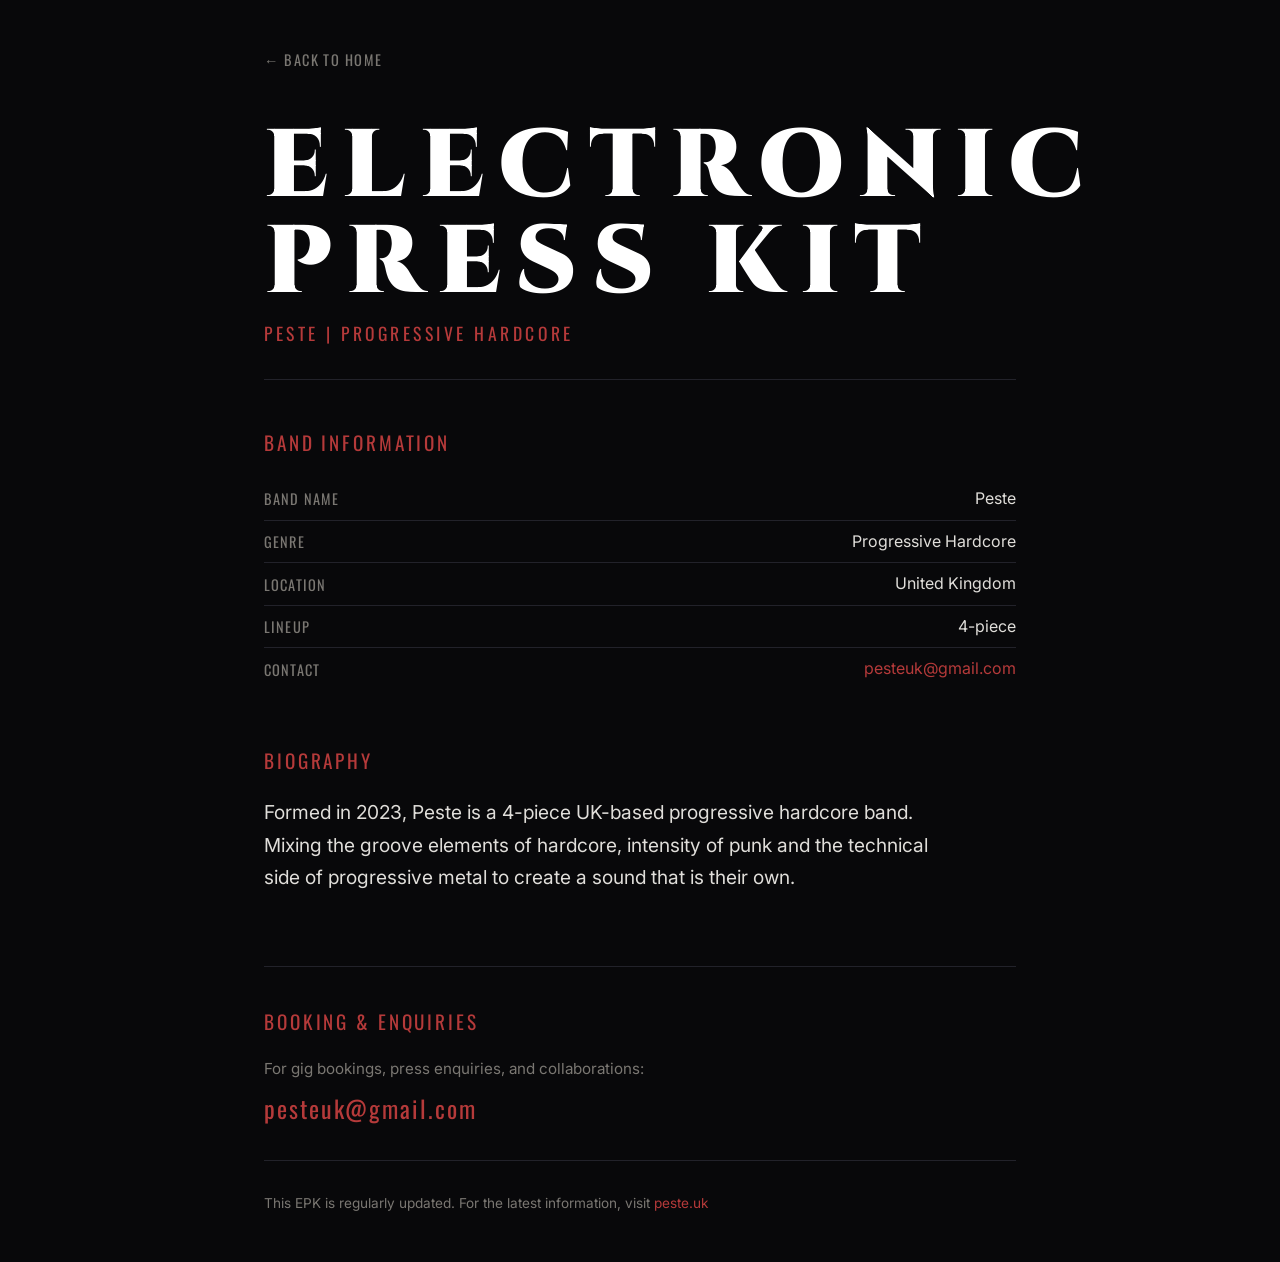
==== epk/index.html @ c09f25b6 "Add rough EPK" ====
<!DOCTYPE html>
<html lang="en">
<head>
  <meta charset="UTF-8">
  <meta name="viewport" content="width=device-width, initial-scale=1.0">
  <title>Electronic Press Kit | PESTE</title>
  <meta name="description" content="Electronic Press Kit for Peste - UK progressive hardcore band. Press photos, bio, technical requirements & booking information.">
  <link rel="stylesheet" href="../style.css">
  <style>
    /* EPK-specific styles */
    .nav-link {
      display: inline-block;
      font-family: var(--font-punk);
      font-size: 0.9rem;
      letter-spacing: 0.1em;
      color: var(--grey-muted);
      text-decoration: none;
      margin-bottom: 1rem;
      transition: color 0.2s ease;
    }
    .nav-link:hover {
      color: var(--red-bright);
    }
    .nav-link::before {
      content: "← ";
    }
    
    .download-grid {
      display: grid;
      grid-template-columns: repeat(auto-fit, minmax(250px, 1fr));
      gap: 1rem;
      margin-top: 1rem;
    }
    
    .download-card {
      background: var(--bg-card);
      border: 1px solid var(--grey-border);
      border-radius: 4px;
      padding: 1.5rem;
      transition: border-color 0.2s ease, transform 0.2s ease;
    }
    
    .download-card:hover {
      border-color: var(--red-primary);
      transform: translateY(-2px);
    }
    
    .download-title {
      font-family: var(--font-punk);
      font-size: 1rem;
      letter-spacing: 0.08em;
      color: var(--red-bright);
      margin-bottom: 0.5rem;
    }
    
    .download-desc {
      color: var(--grey-muted);
      font-size: 0.9rem;
      margin-bottom: 1rem;
    }
    
    .download-btn {
      display: inline-block;
      background: var(--red-primary);
      color: #fff;
      text-decoration: none;
      padding: 0.5rem 1rem;
      font-family: var(--font-punk);
      font-size: 0.85rem;
      letter-spacing: 0.1em;
      border-radius: 2px;
      transition: background 0.2s ease;
    }
    
    .download-btn:hover {
      background: var(--red-bright);
    }
    
    .download-btn.disabled {
      background: var(--grey-border);
      color: var(--grey-muted);
      cursor: not-allowed;
    }
    
    .info-list {
      list-style: none;
      padding: 0;
    }
    
    .info-list li {
      padding: 0.5rem 0;
      border-bottom: 1px solid var(--grey-border);
      display: flex;
      justify-content: space-between;
      align-items: center;
    }
    
    .info-list li:last-child {
      border-bottom: none;
    }
    
    .info-label {
      font-family: var(--font-punk);
      color: var(--grey-muted);
      font-size: 0.9rem;
      letter-spacing: 0.08em;
    }
    
    .info-value {
      color: var(--grey-light);
      text-align: right;
    }
    
    .tech-section {
      background: var(--bg-card);
      border: 1px solid var(--grey-border);
      border-radius: 4px;
      padding: 1.5rem;
      margin-top: 1rem;
    }
    
    .tech-heading {
      font-family: var(--font-punk);
      font-size: 1.1rem;
      letter-spacing: 0.08em;
      color: var(--red-bright);
      margin-bottom: 1rem;
    }
    
    .tech-content {
      color: var(--grey-light);
      line-height: 1.7;
    }
    
    .tech-content ul {
      margin-left: 1.5rem;
      margin-top: 0.5rem;
    }
    
    .tech-content li {
      margin-bottom: 0.5rem;
    }
    
    .placeholder-notice {
      background: rgba(148, 44, 44, 0.1);
      border: 1px dashed var(--red-primary);
      border-radius: 4px;
      padding: 1rem;
      color: var(--grey-muted);
      font-style: italic;
      margin-top: 1rem;
    }
    
    .quote-box {
      border-left: 3px solid var(--red-primary);
      padding-left: 1.5rem;
      margin: 1.5rem 0;
      font-style: italic;
      color: var(--grey-light);
    }
    
    .quote-source {
      font-style: normal;
      color: var(--grey-muted);
      font-size: 0.9rem;
      margin-top: 0.5rem;
    }
  </style>
</head>
<body>

  <div class="container">
    
    <a href="../index.html" class="nav-link">BACK TO HOME</a>
    
    <!-- HEADER -->
    <header class="header">
      <h1 class="brand-title">ELECTRONIC PRESS KIT</h1>
      <div class="brand-subtitle">PESTE | Progressive Hardcore</div>
    </header>

    <!-- MAIN CONTENT -->
    <main class="main-content">
      
      <!-- BAND INFO -->
      <section>
        <div class="section-heading">BAND INFORMATION</div>
        <ul class="info-list">
          <li>
            <span class="info-label">BAND NAME</span>
            <span class="info-value">Peste</span>
          </li>
          <li>
            <span class="info-label">GENRE</span>
            <span class="info-value">Progressive Hardcore</span>
          </li>
          <li>
            <span class="info-label">LOCATION</span>
            <span class="info-value">United Kingdom</span>
          </li>
          <li>
            <span class="info-label">LINEUP</span>
            <span class="info-value">4-piece</span>
          </li>
          <li>
            <span class="info-label">CONTACT</span>
            <span class="info-value"><a href="mailto:pesteuk@gmail.com" style="color:var(--red-bright); text-decoration:none;">pesteuk@gmail.com</a></span>
          </li>
        </ul>
      </section>

      <!-- BAND BIO -->
      <section>
        <div class="section-heading">BIOGRAPHY</div>
        <div class="bio-text">
          <p style="margin-bottom: 1rem;">
            Formed in 2023, Peste is a 4-piece UK-based progressive hardcore
            band. Mixing the groove elements of hardcore, intensity of punk
            and the technical side of progressive metal to create a sound that is their own.
          </p>
        </div>
      </section>

      <!-- CONTACT & BOOKING -->
      <section class="contact-box">
        <div class="section-heading">BOOKING & ENQUIRIES</div>
        <p style="color:var(--grey-muted); font-size:0.95rem;">For gig bookings, press enquiries, and collaborations:</p>
        <a href="mailto:pesteuk@gmail.com" class="email-link">pesteuk@gmail.com</a>
        
        <div style="margin-top: 2rem; padding-top: 2rem; border-top: 1px solid var(--grey-border);">
          <p style="color:var(--grey-muted); font-size:0.85rem;">
            This EPK is regularly updated. For the latest information, visit <a href="../index.html" style="color:var(--red-bright); text-decoration:none;">peste.uk</a>
          </p>
        </div>
      </section>

    </main>

  </div>

</body>
</html>
---- style.css ----
/* ==========================================
   PESTE - UK Punk / Prog / Hardcore
   Minimal & Brutalist Dark Style
   ========================================== */

@import url('https://fonts.googleapis.com/css2?family=Cinzel:wght@700;900&family=Oswald:wght@500;700&family=Inter:wght@400;600&display=swap');

:root {
  --bg-dark: #08080a;
  --bg-card: #111116;
  --red-primary: #942c2c;
  --red-bright: #b53a3a;
  --grey-light: #e0deda;
  --grey-muted: #7a7772;
  --grey-border: #22222a;
  
  --font-heading: 'Cinzel', serif;
  --font-punk: 'Oswald', sans-serif;
  --font-body: 'Inter', sans-serif;
}

*, *::before, *::after {
  box-sizing: border-box;
  margin: 0;
  padding: 0;
}

html {
  scroll-behavior: smooth;
  color-scheme: dark;
}

body {
  background-color: var(--bg-dark);
  color: var(--grey-light);
  font-family: var(--font-body);
  line-height: 1.6;
  min-height: 100vh;
  display: flex;
  flex-direction: column;
  justify-content: space-between;
}

.container {
  max-width: 800px;
  margin: 0 auto;
  padding: 3rem 1.5rem;
  position: relative;
  z-index: 2;
}

/* Header */
.header {
  border-bottom: 1px solid var(--grey-border);
  padding: 2rem 0;
}

.brand-title {
  font-family: var(--font-heading);
  font-size: clamp(3rem, 10vw, 6rem);
  font-weight: 900;
  letter-spacing: 0.15em;
  color: #fff;
  line-height: 1;
  text-transform: uppercase;
  margin-bottom: 0.5rem;
}

.brand-subtitle {
  font-family: var(--font-punk);
  font-size: 1.1rem;
  letter-spacing: 0.2em;
  color: var(--red-bright);
  text-transform: uppercase;
}

/* Main Content */
.main-content {
  display: flex;
  flex-direction: column;
  gap: 3.5rem;
  margin-top: 3rem;
}

.bio-text {
  font-size: 1.2rem;
  color: var(--grey-light);
  line-height: 1.7;
  max-width: 680px;
}

.section-heading {
  font-family: var(--font-punk);
  font-size: 1.2rem;
  letter-spacing: 0.15em;
  color: var(--red-bright);
  text-transform: uppercase;
  margin-bottom: 1.2rem;
}

/* Members Grid */
.members-grid {
  display: grid;
  grid-template-columns: repeat(4, 1fr);
  gap: 1rem;
}

.member-card {
  background: var(--bg-card);
  border: 1px solid var(--grey-border);
  border-radius: 4px;
  overflow: hidden;
  transition: border-color 0.2s ease, transform 0.2s ease;
}

.member-card:hover {
  border-color: var(--red-primary);
  transform: translateY(-2px);
}

.member-photo-box {
  width: 100%;
  aspect-ratio: 1;
  overflow: hidden;
  background: #000;
  position: relative;
}

.member-photo-box img {
  width: 100%;
  height: 100%;
  object-fit: cover;
  filter: grayscale(100%) contrast(1.05);
  transition: transform 0.3s ease, filter 0.3s ease;
}

.member-card:hover .member-photo-box img {
  transform: scale(1.05);
  filter: grayscale(0%) contrast(1.1);
}

.question-box {
  display: flex;
  align-items: center;
  justify-content: center;
  background: rgba(148, 44, 44, 0.05);
}

.question-mark {
  font-family: var(--font-heading);
  font-size: 4rem;
  color: var(--red-bright);
  font-weight: 900;
  opacity: 0.75;
}

.vacant-card {
  border: 1px dashed rgba(148, 44, 44, 0.5);
}

.member-info {
  padding: 0.85rem;
}

.member-name {
  font-family: var(--font-punk);
  font-size: 1.25rem;
  letter-spacing: 0.08em;
  color: #fff;
  line-height: 1.1;
}

.vacant-title {
  color: var(--grey-muted);
}

.member-role {
  font-family: var(--font-punk);
  font-size: 0.85rem;
  letter-spacing: 0.15em;
  color: var(--red-bright);
  margin-top: 0.2rem;
}

.vacant-role {
  color: var(--red-bright);
}

/* Contact Links */
.contact-box {
  border-top: 1px solid var(--grey-border);
  padding-top: 2.5rem;
}

.email-link {
  display: inline-block;
  font-family: var(--font-punk);
  font-size: 1.5rem;
  letter-spacing: 0.08em;
  color: var(--red-bright);
  text-decoration: none;
  margin-top: 0.5rem;
  transition: color 0.2s ease;
}

.email-link:hover {
  color: #fff;
}

.social-links {
  display: flex;
  gap: 1.5rem;
  margin-top: 1.5rem;
}

.social-link {
  color: var(--grey-muted);
  text-decoration: none;
  font-family: var(--font-punk);
  font-size: 1rem;
  letter-spacing: 0.1em;
  transition: color 0.2s ease;
}

.social-link:hover {
  color: var(--red-bright);
}

/* Responsive */
@media (max-width: 768px) {
  .members-grid {
    grid-template-columns: repeat(2, 1fr);
    gap: 0.85rem;
  }
}

@media (max-width: 480px) {
  .members-grid {
    grid-template-columns: repeat(2, 1fr);
    gap: 0.75rem;
  }
  .member-info {
    padding: 0.65rem;
  }
  .member-name {
    font-size: 1.1rem;
  }
  .member-role {
    font-size: 0.75rem;
  }
}
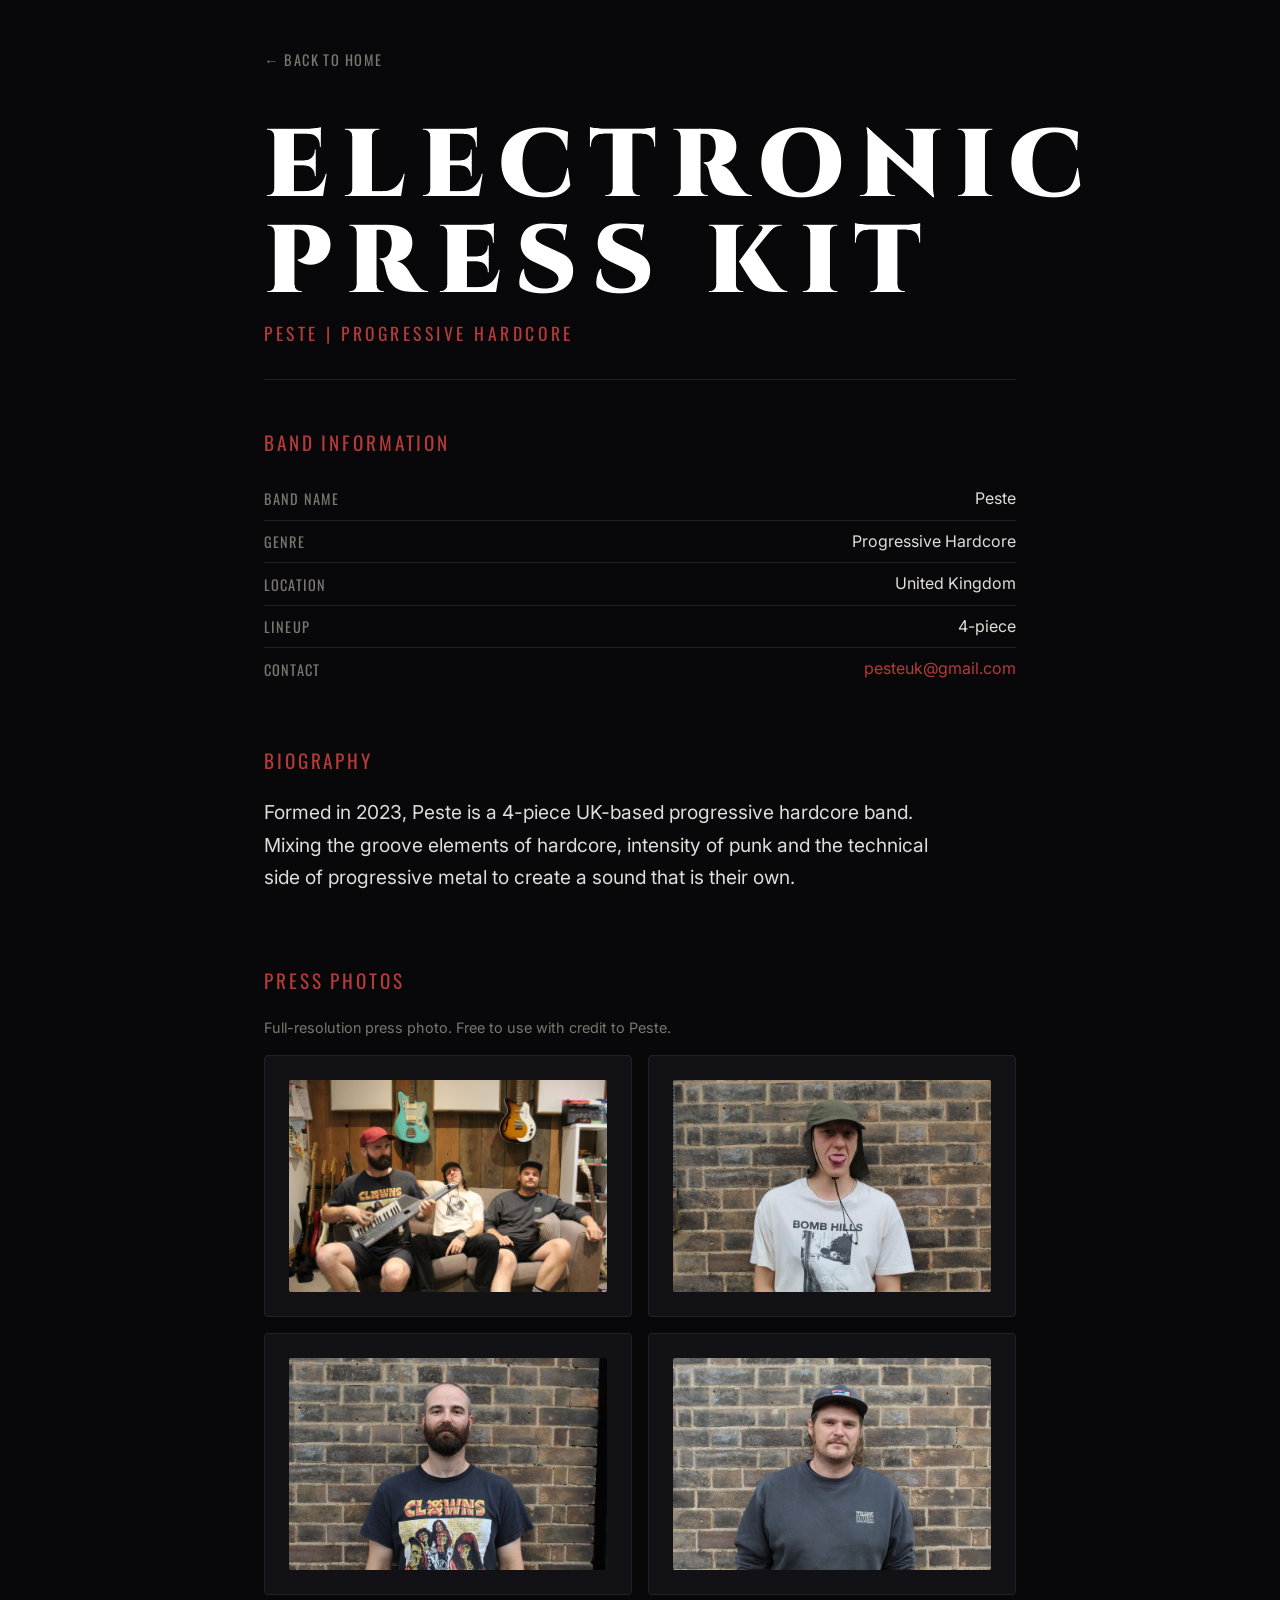
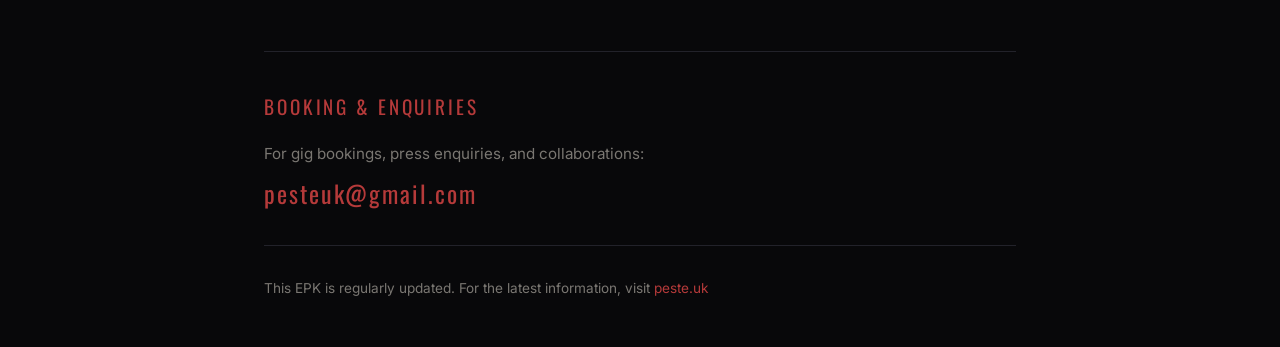
==== commit 9ba9d6a3: "Add press photos" ====
--- a/epk/index.html
+++ b/epk/index.html
@@ -53,6 +53,13 @@
       margin-bottom: 0.5rem;
     }
     
+    .press-photo {
+      display: block;
+      width: 100%;
+      height: auto;
+      border-radius: 2px;
+    }
+
     .download-desc {
       color: var(--grey-muted);
       font-size: 0.9rem;
@@ -218,6 +225,34 @@
             band. Mixing the groove elements of hardcore, intensity of punk
             and the technical side of progressive metal to create a sound that is their own.
           </p>
+        </div>
+      </section>
+
+      <!-- PRESS PHOTOS -->
+      <section>
+        <div class="section-heading">PRESS PHOTOS</div>
+        <div class="download-desc">Full-resolution press photo. Free to use with credit to Peste.</div>
+        <div class="download-grid">
+          <div class="download-card">
+            <a href="../assets/images/sofa.jpeg" target="_blank" rel="noopener">
+              <img src="../assets/images/sofa.jpeg" alt="Peste band photo on a sofa" class="press-photo" loading="lazy">
+            </a>
+          </div>
+          <div class="download-card">
+            <a href="../assets/images/headshot-george.jpeg" target="_blank" rel="noopener">
+              <img src="../assets/images/headshot-george.jpeg" alt="Headshot of George" class="press-photo" loading="lazy">
+            </a>
+          </div>
+          <div class="download-card">
+            <a href="../assets/images/headshot-joe.jpeg" target="_blank" rel="noopener">
+              <img src="../assets/images/headshot-joe.jpeg" alt="Headshot of Joe" class="press-photo" loading="lazy">
+            </a>
+          </div>
+          <div class="download-card">
+            <a href="../assets/images/headshot-lew.jpeg" target="_blank" rel="noopener">
+              <img src="../assets/images/headshot-lew.jpeg" alt="Headshot of Lew" class="press-photo" loading="lazy">
+            </a>
+          </div>
         </div>
       </section>
 
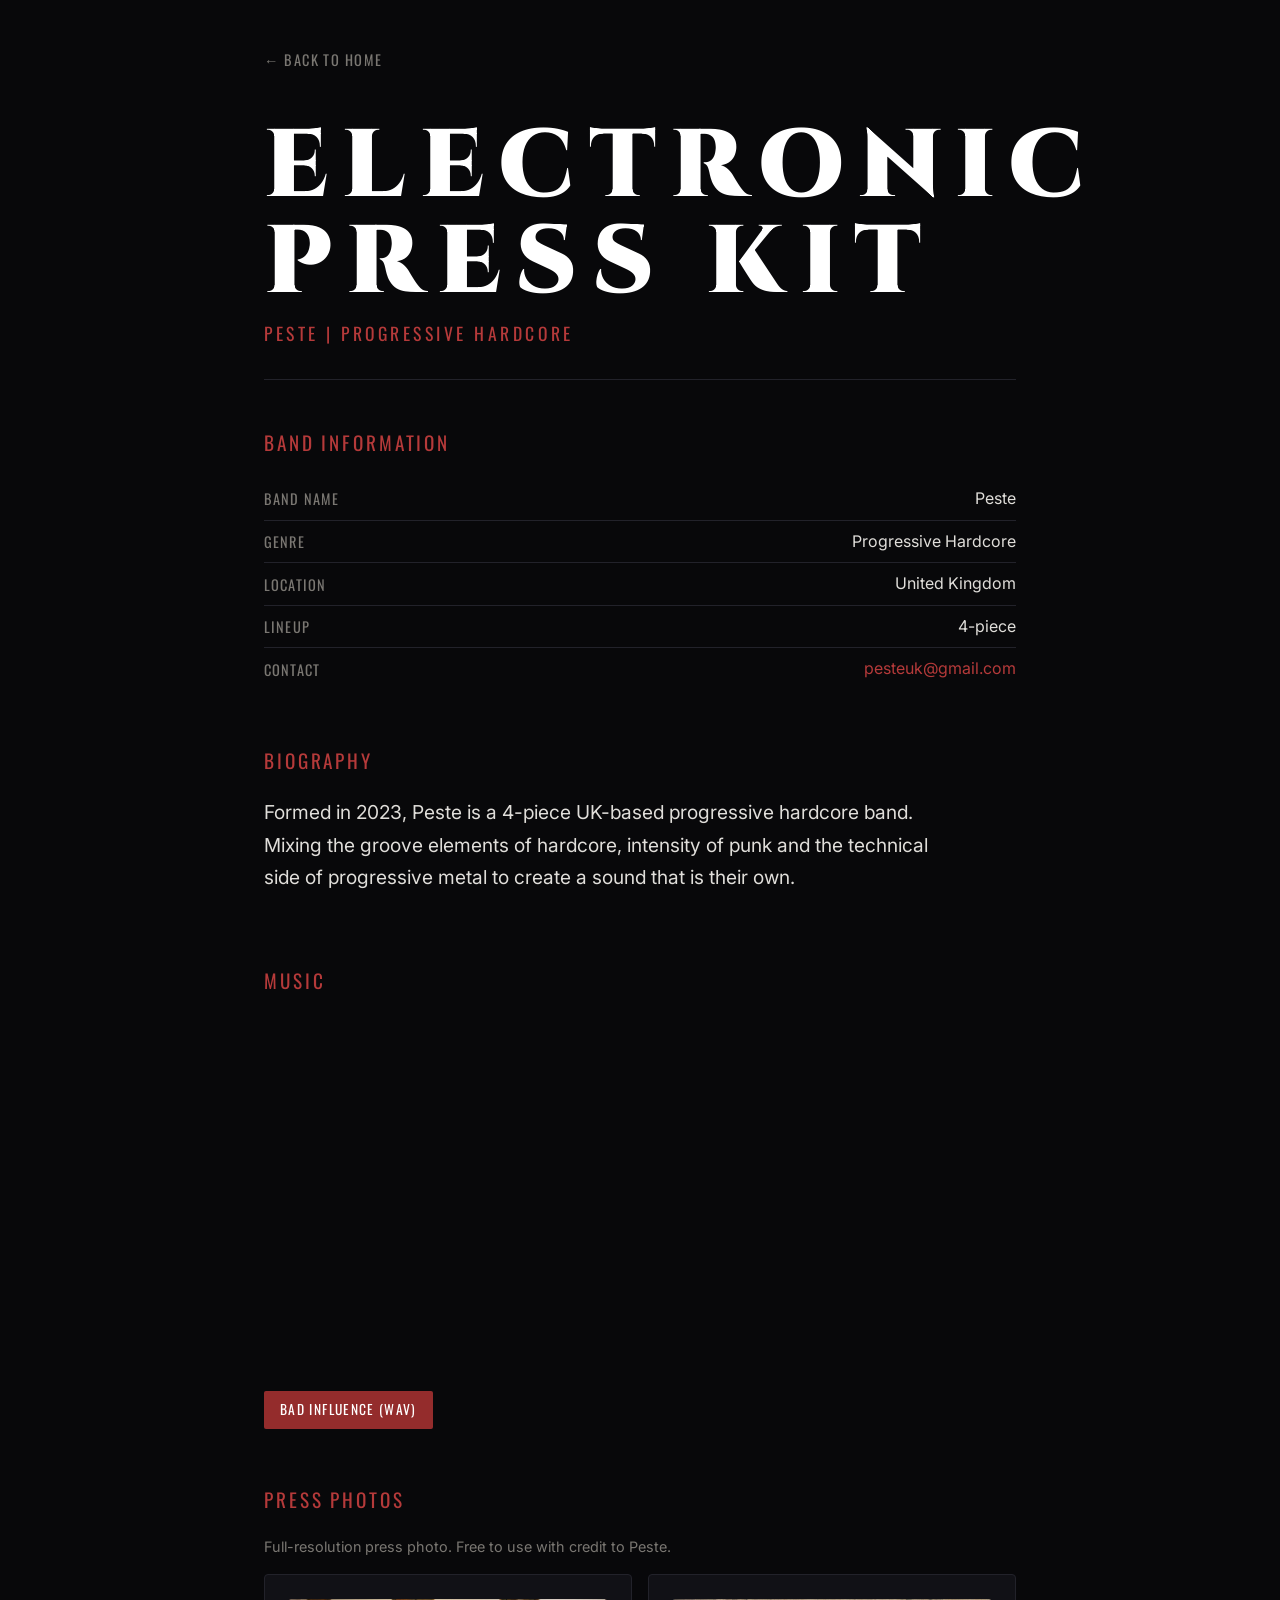
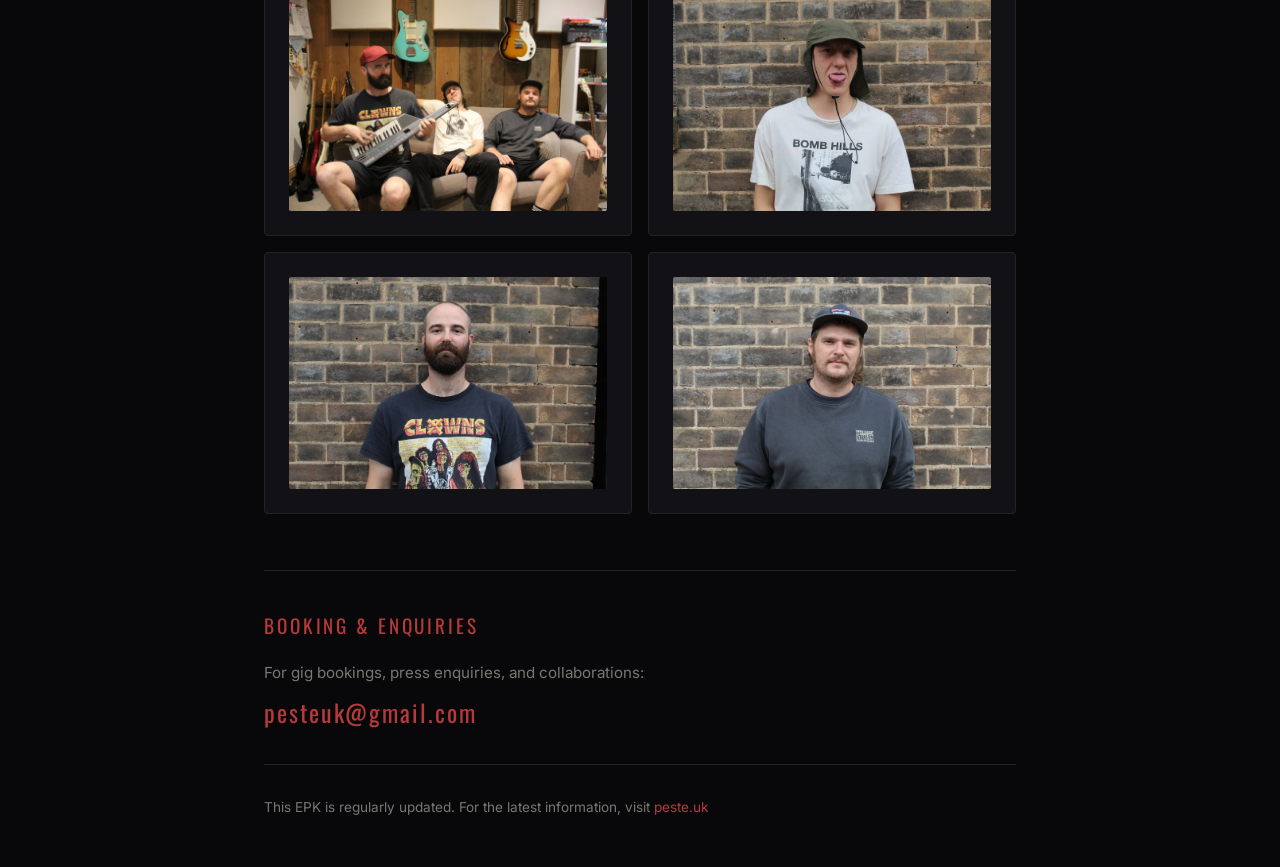
==== commit f490ac7c: "Add music to epk" ====
--- a/epk/index.html
+++ b/epk/index.html
@@ -228,6 +228,15 @@
         </div>
       </section>
 
+      <!-- MUSIC -->
+      <section>
+        <div class="section-heading">MUSIC</div>
+        <iframe style="border-radius:12px" src="https://open.spotify.com/embed/track/3PwiyXzasPTivqHSyiThdi?utm_source=generator" width="100%" height="352" frameBorder="0" allowfullscreen="" allow="autoplay; clipboard-write; encrypted-media; fullscreen; picture-in-picture" loading="lazy" title="Bad Influence on Spotify"></iframe>
+        <p style="margin-top: 1rem;">
+          <a href="https://www.dropbox.com/scl/fi/jd8vzoxox4xedweh9leyy/01-Bad-Influence-Digital-Master-2-27.08.26-48hz-24bit.wav?rlkey=e9i8qae8q6x00ws9ld6pt9dec&amp;st=if9qhdoi&amp;dl=0" target="_blank" rel="noopener" class="download-btn">BAD INFLUENCE (WAV)</a>
+        </p>
+      </section>
+
       <!-- PRESS PHOTOS -->
       <section>
         <div class="section-heading">PRESS PHOTOS</div>
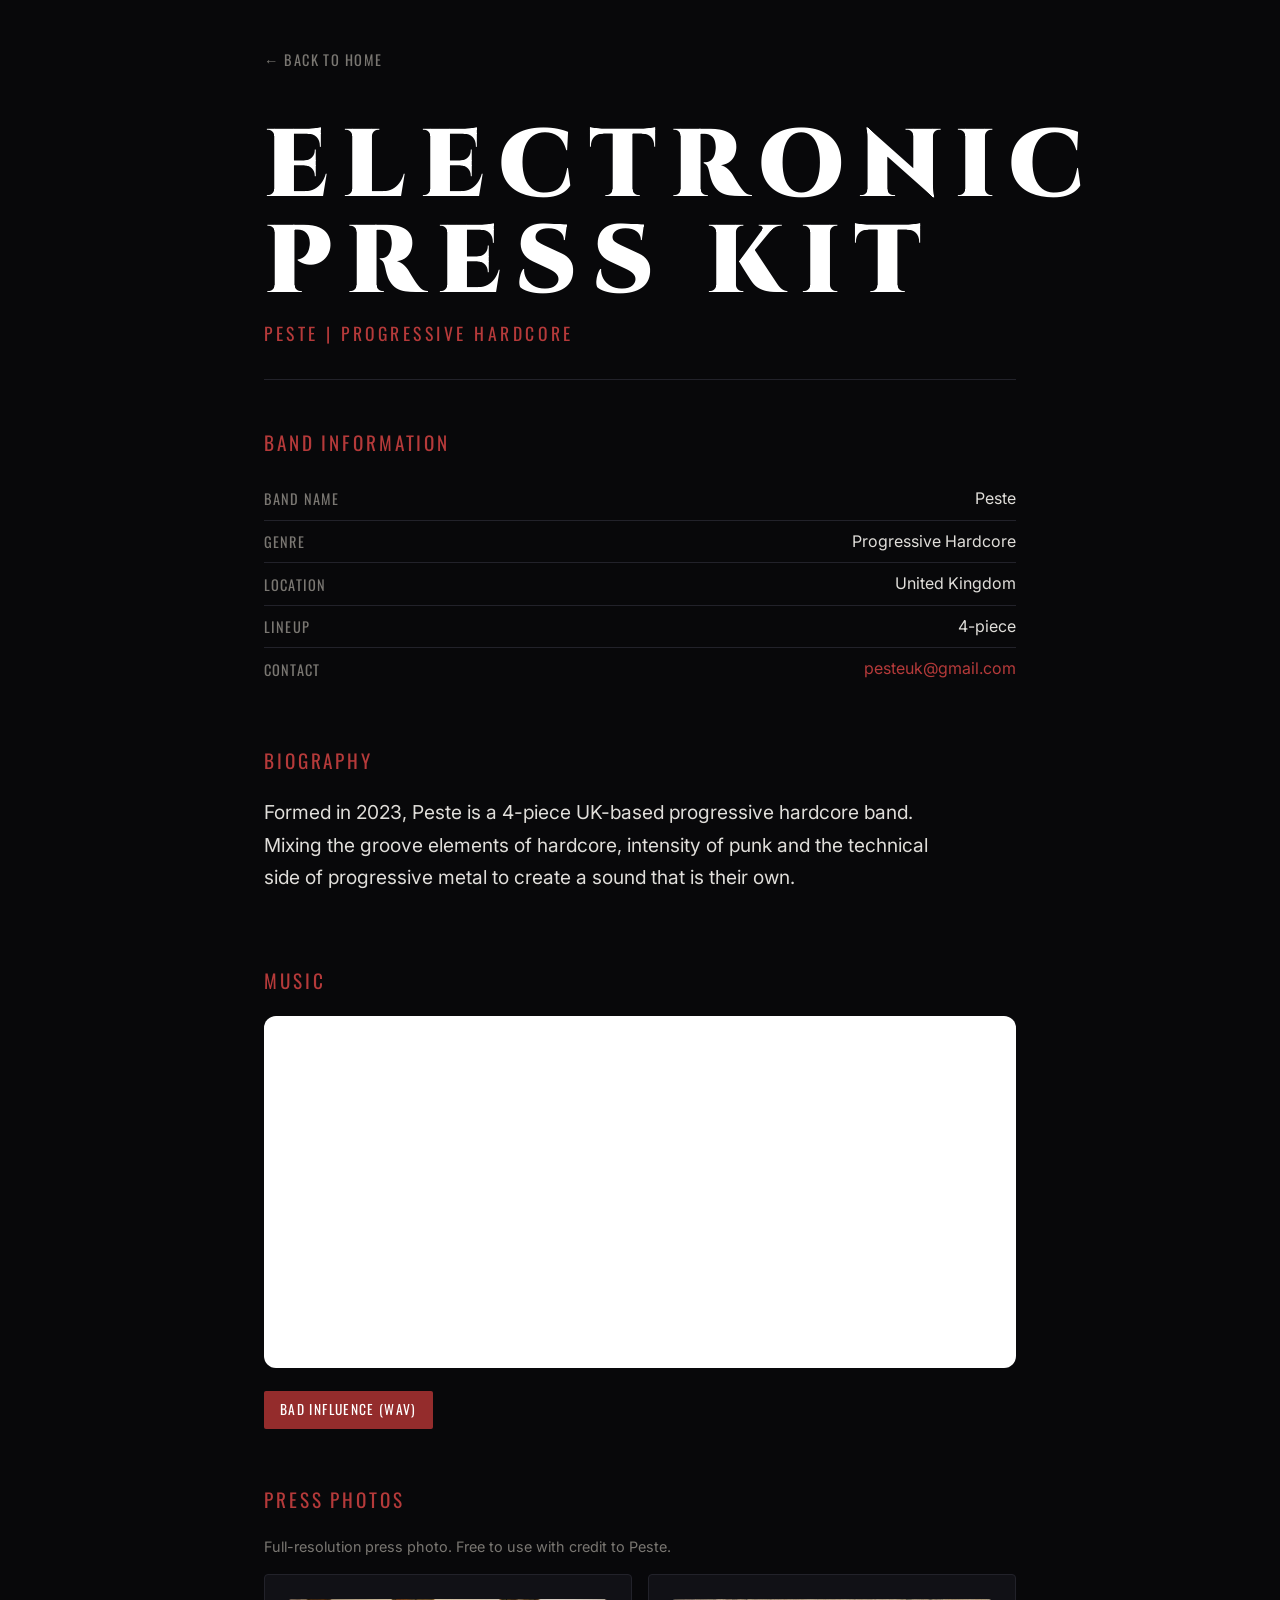
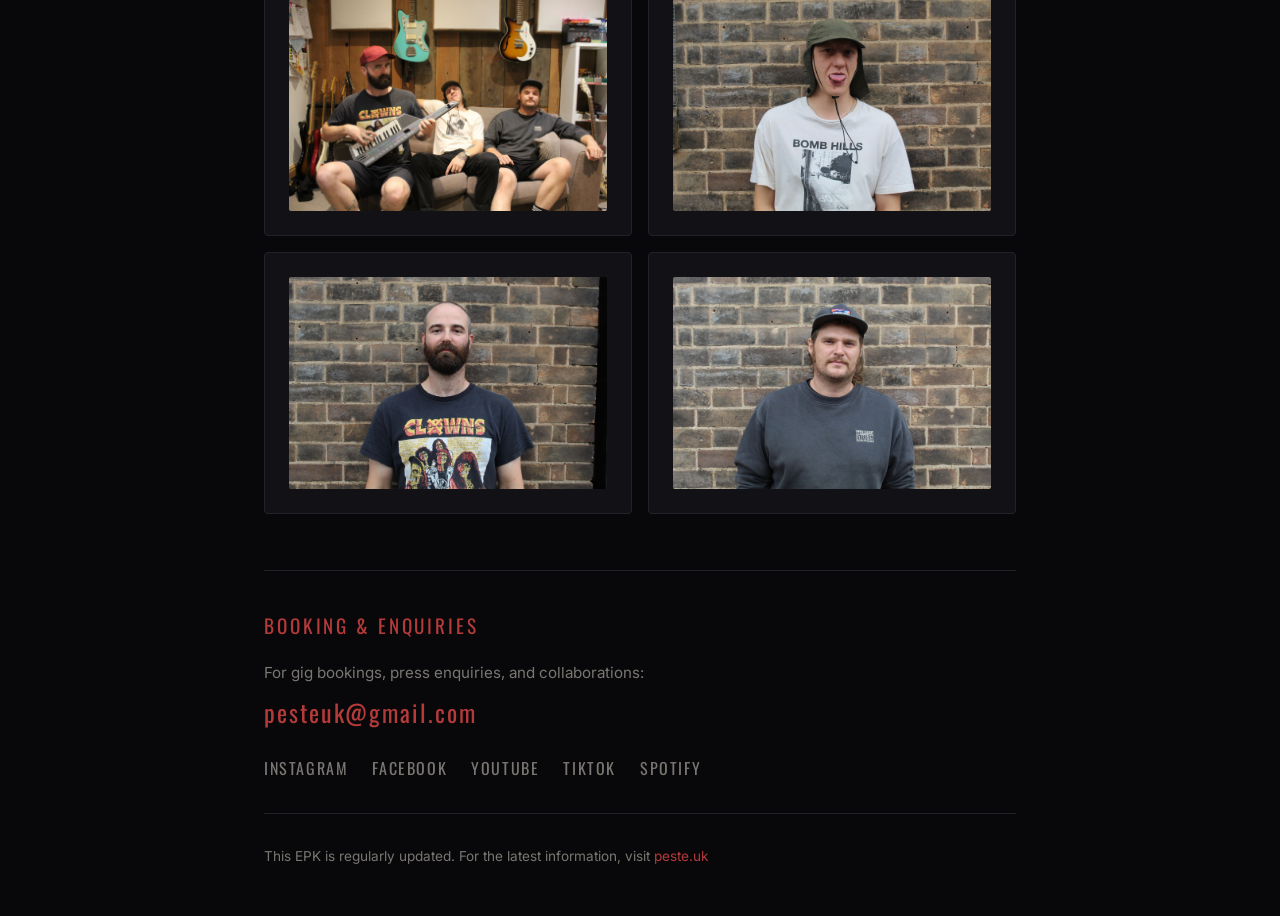
==== commit 64943216: "Add socials" ====
--- a/epk/index.html
+++ b/epk/index.html
@@ -270,7 +270,15 @@
         <div class="section-heading">BOOKING & ENQUIRIES</div>
         <p style="color:var(--grey-muted); font-size:0.95rem;">For gig bookings, press enquiries, and collaborations:</p>
         <a href="mailto:pesteuk@gmail.com" class="email-link">pesteuk@gmail.com</a>
-        
+
+        <div class="social-links">
+          <a href="https://instagram.com/pesteband" target="_blank" rel="noopener noreferrer" class="social-link">INSTAGRAM</a>
+          <a href="https://www.facebook.com/p/PESTE-61594158778188/" target="_blank" rel="noopener noreferrer" class="social-link">FACEBOOK</a>
+          <a href="https://www.youtube.com/@pesteband" target="_blank" rel="noopener noreferrer" class="social-link">YOUTUBE</a>
+          <a href="https://www.tiktok.com/@pesteband" target="_blank" rel="noopener noreferrer" class="social-link">TIKTOK</a>
+          <a href="https://open.spotify.com/artist/5wFu4jJl7GZhJ5RS6QG6x5?si=3jNAeg6AQcqdi1zQf4Fasg" target="_blank" rel="noopener noreferrer" class="social-link">SPOTIFY</a>
+        </div>
+
         <div style="margin-top: 2rem; padding-top: 2rem; border-top: 1px solid var(--grey-border);">
           <p style="color:var(--grey-muted); font-size:0.85rem;">
             This EPK is regularly updated. For the latest information, visit <a href="../index.html" style="color:var(--red-bright); text-decoration:none;">peste.uk</a>
--- a/style.css
+++ b/style.css
@@ -209,7 +209,8 @@
 
 .social-links {
   display: flex;
-  gap: 1.5rem;
+  flex-wrap: wrap;
+  gap: 0.75rem 1.5rem;
   margin-top: 1.5rem;
 }
 
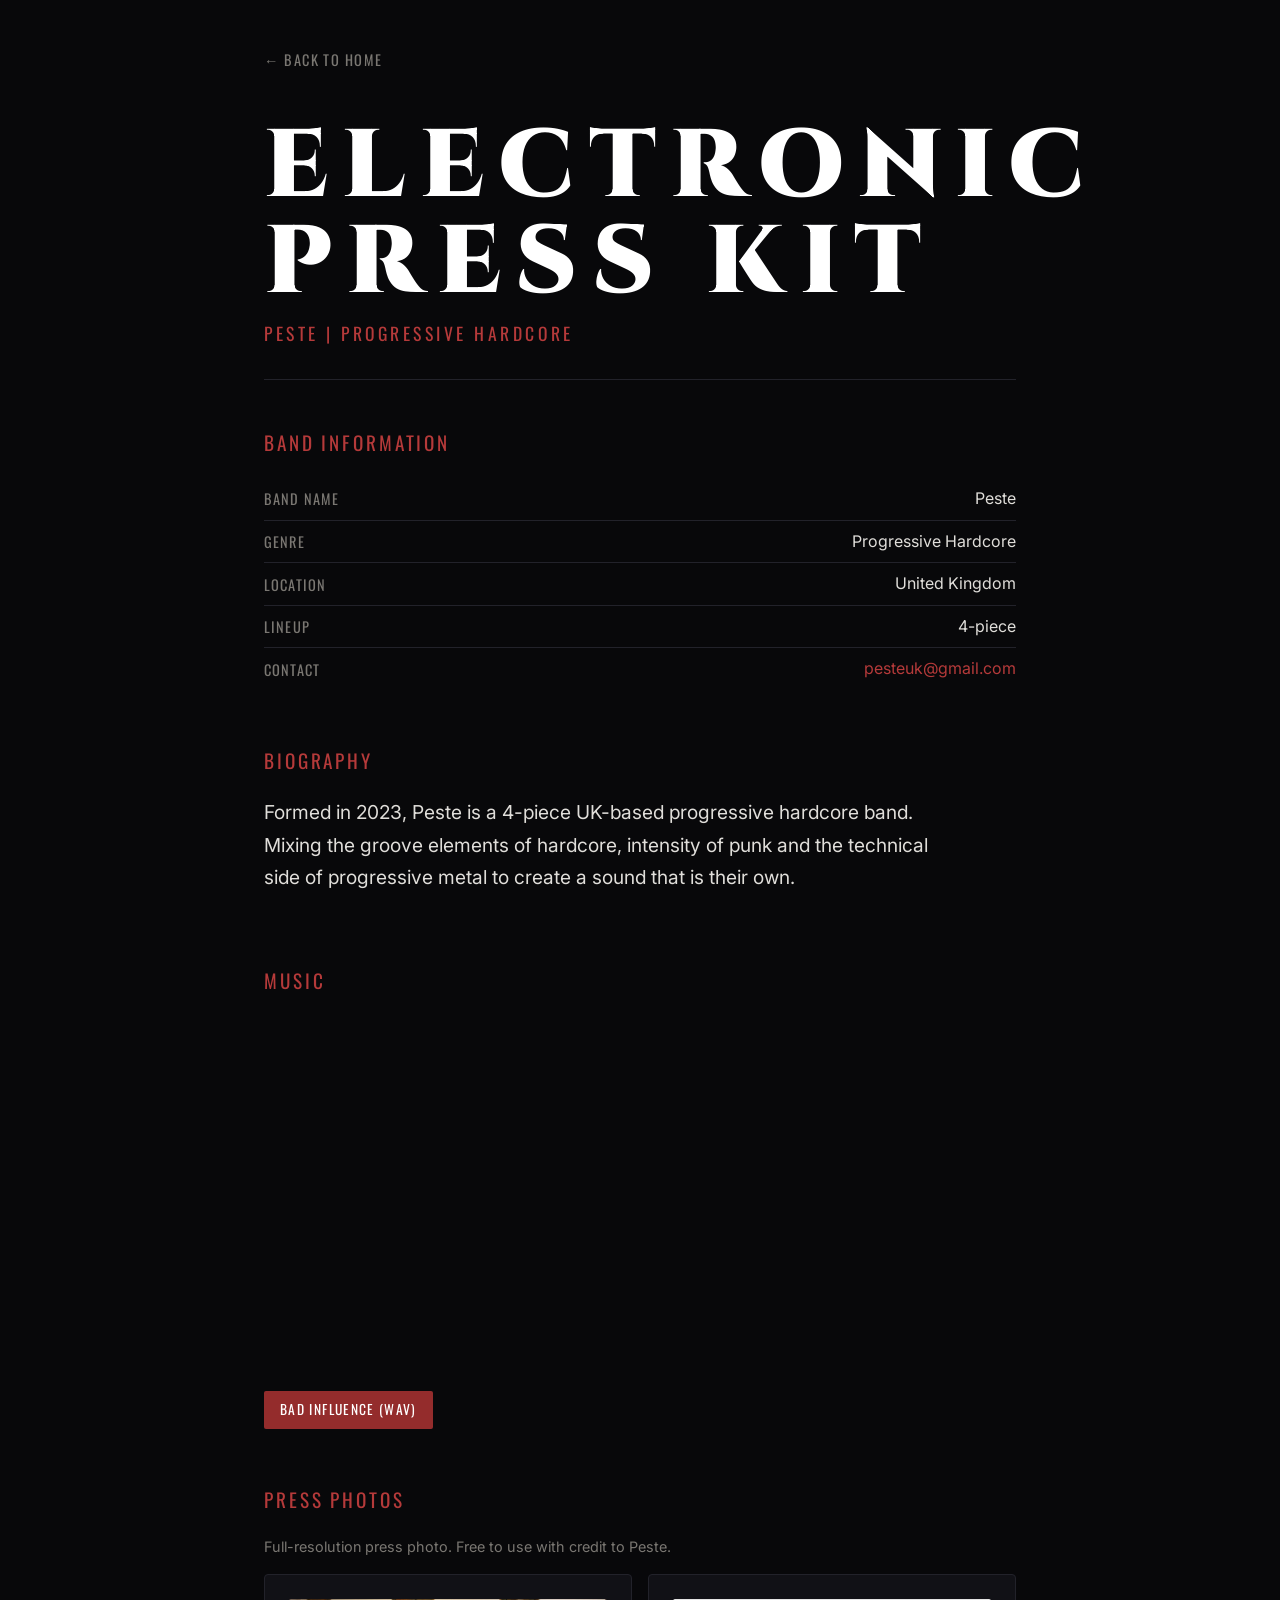
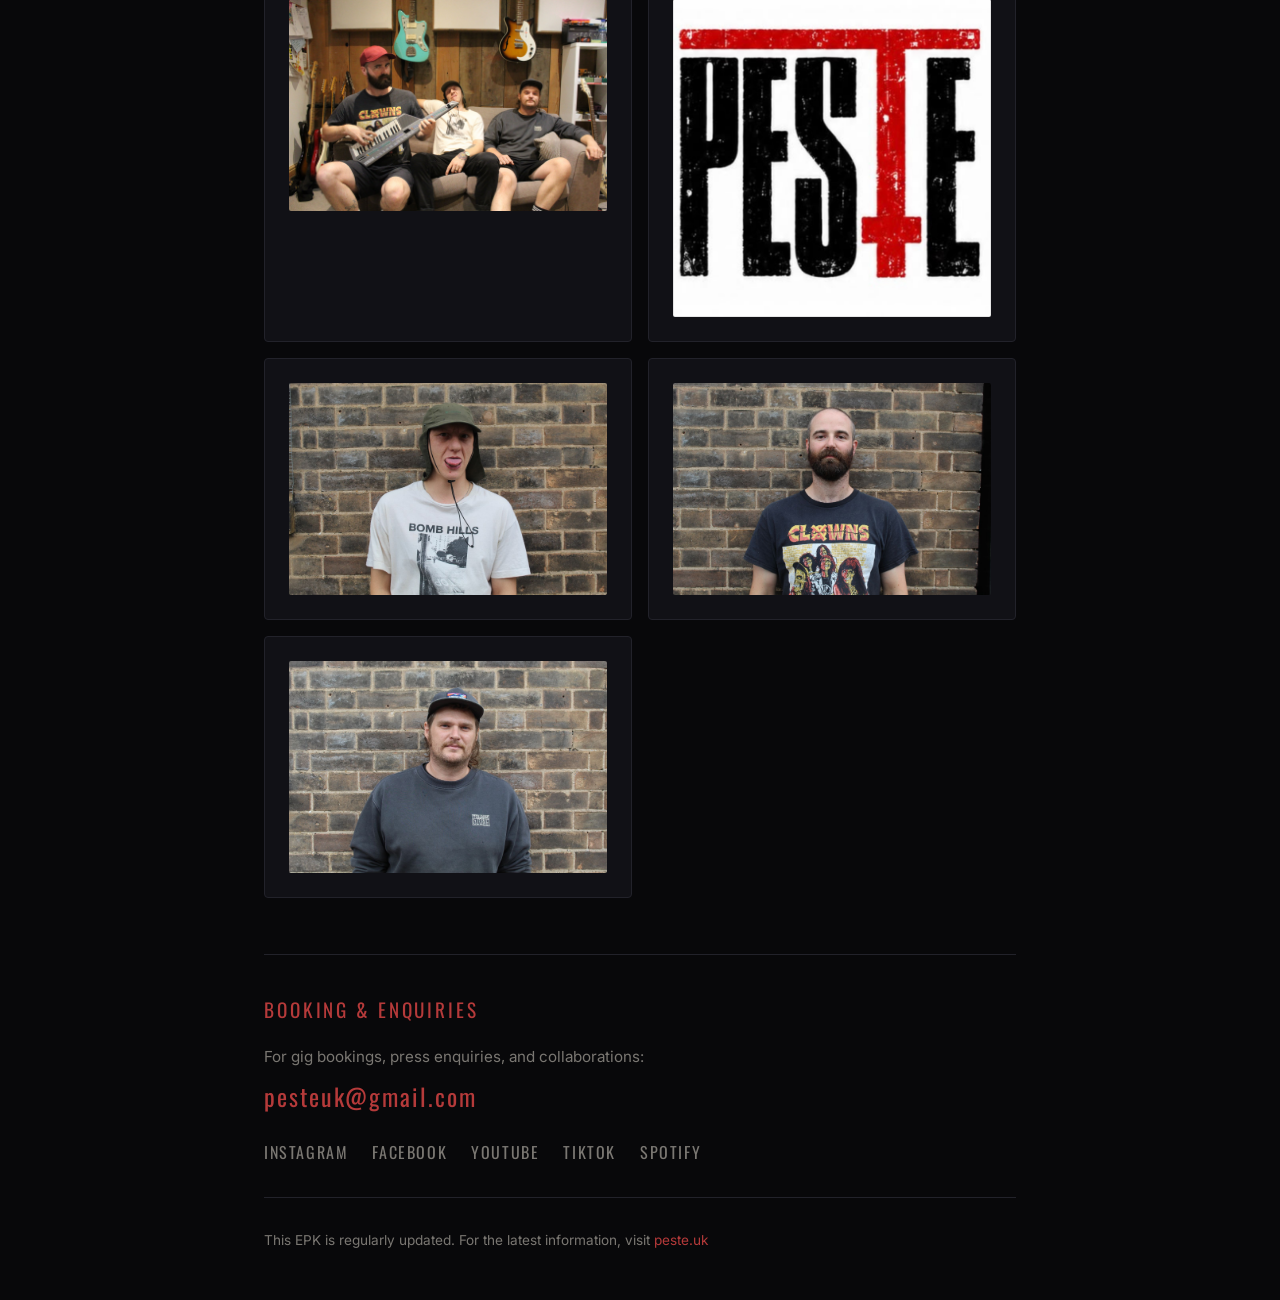
==== commit 8a05770c: "Add logo" ====
--- a/epk/index.html
+++ b/epk/index.html
@@ -248,6 +248,11 @@
             </a>
           </div>
           <div class="download-card">
+            <a href="../assets/images/peste-rough-logo-resized.jpeg" target="_blank" rel="noopener">
+              <img src="../assets/images/peste-rough-logo-resized.jpeg" alt="Peste logo" class="press-photo" loading="lazy">
+            </a>
+          </div>
+          <div class="download-card">
             <a href="../assets/images/headshot-george.jpeg" target="_blank" rel="noopener">
               <img src="../assets/images/headshot-george.jpeg" alt="Headshot of George" class="press-photo" loading="lazy">
             </a>
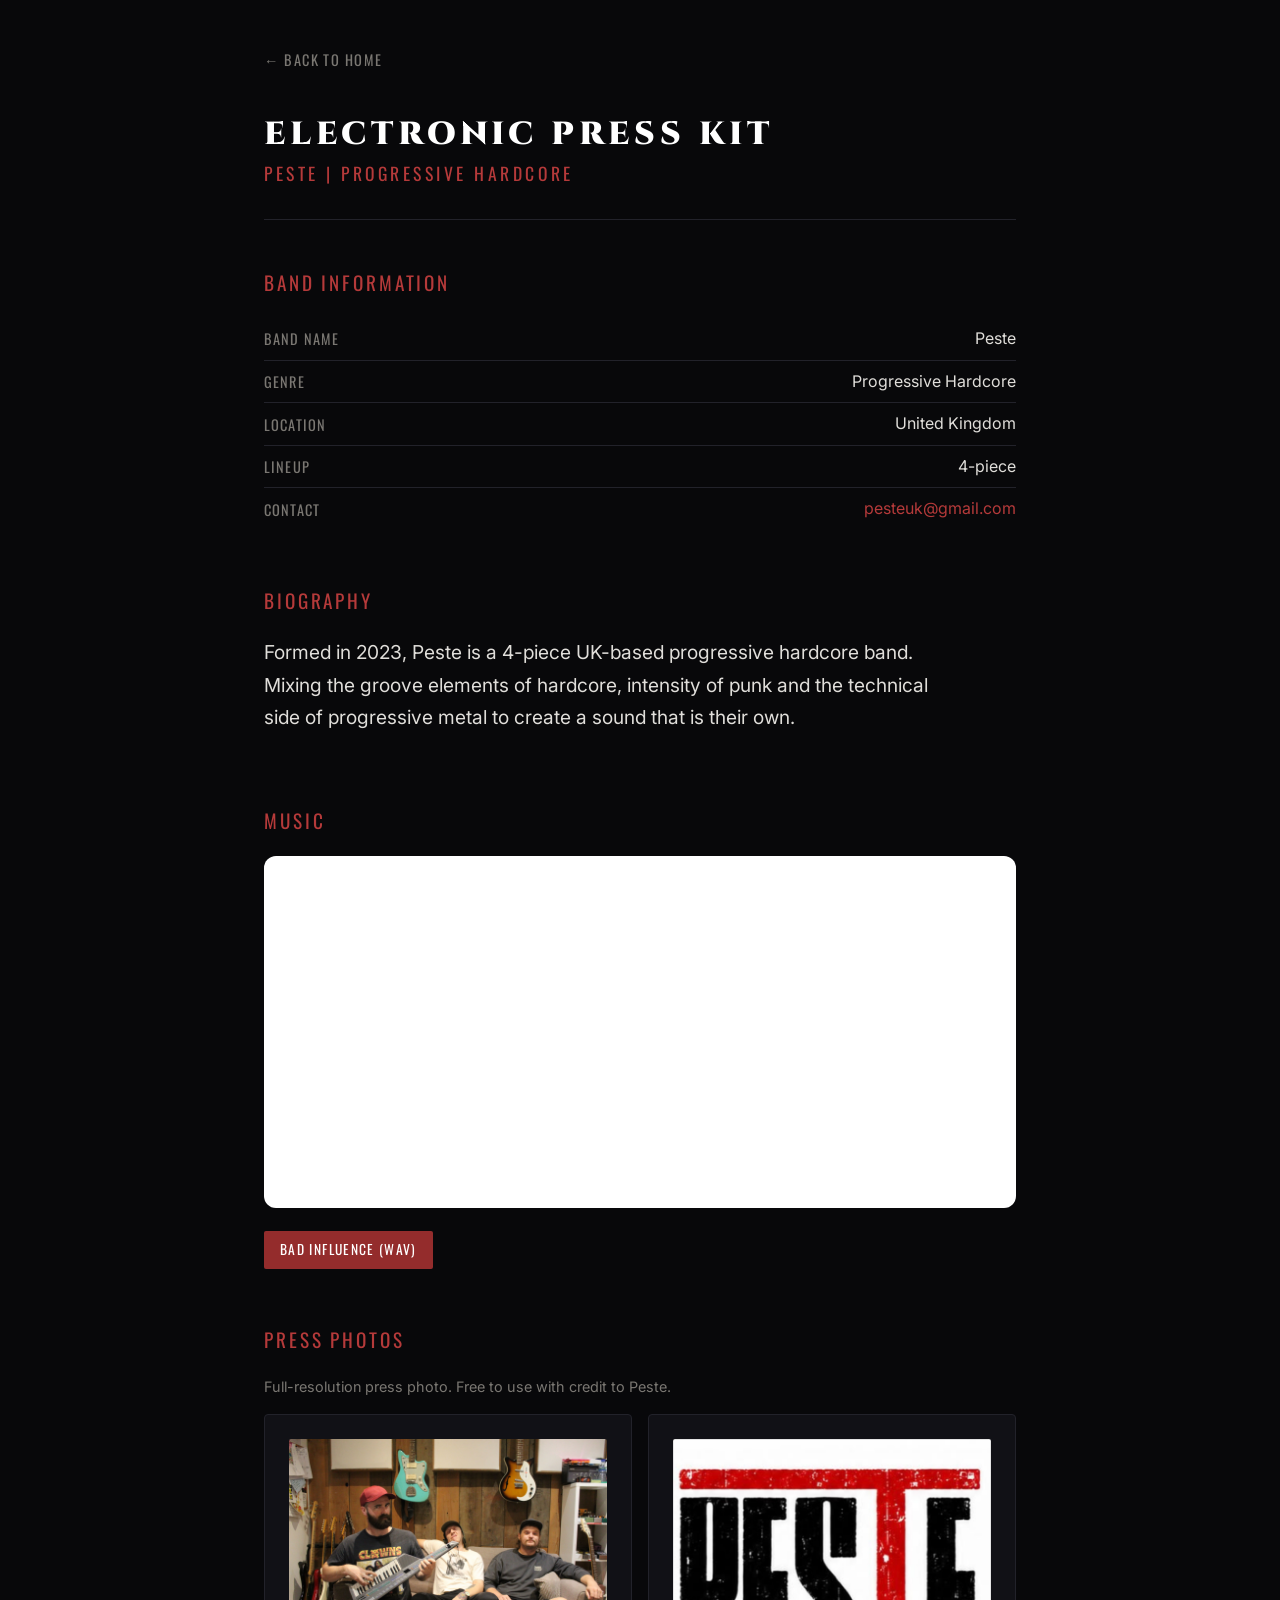
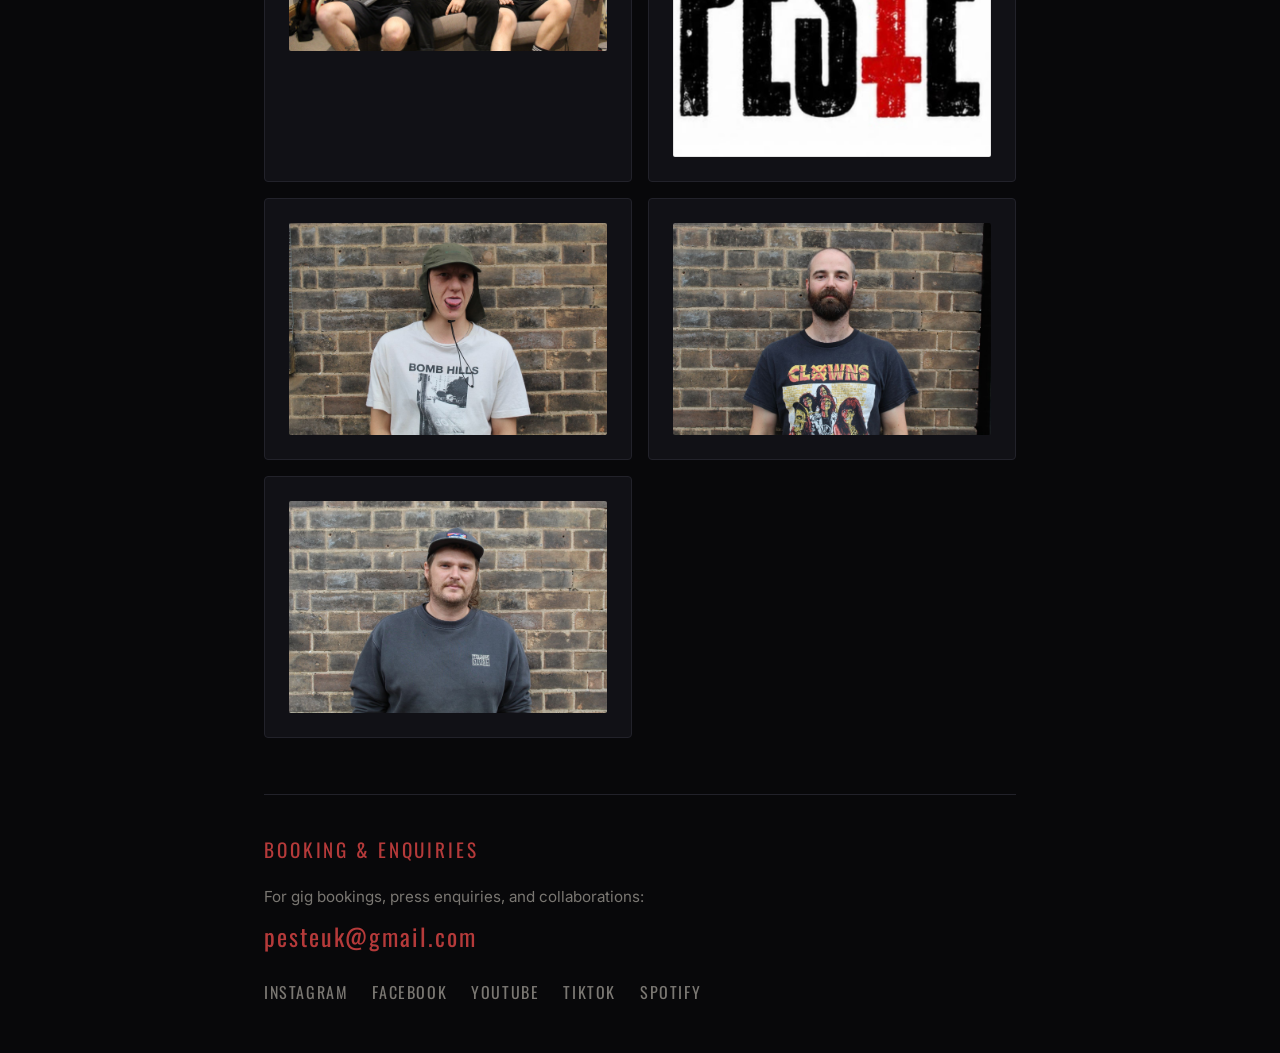
==== commit 4d163f74: "Remove noise" ====
--- a/epk/index.html
+++ b/epk/index.html
@@ -180,16 +180,13 @@
     
     <a href="../index.html" class="nav-link">BACK TO HOME</a>
     
-    <!-- HEADER -->
     <header class="header">
       <h1 class="brand-title">ELECTRONIC PRESS KIT</h1>
       <div class="brand-subtitle">PESTE | Progressive Hardcore</div>
     </header>
 
-    <!-- MAIN CONTENT -->
     <main class="main-content">
       
-      <!-- BAND INFO -->
       <section>
         <div class="section-heading">BAND INFORMATION</div>
         <ul class="info-list">
@@ -216,7 +213,6 @@
         </ul>
       </section>
 
-      <!-- BAND BIO -->
       <section>
         <div class="section-heading">BIOGRAPHY</div>
         <div class="bio-text">
@@ -228,7 +224,6 @@
         </div>
       </section>
 
-      <!-- MUSIC -->
       <section>
         <div class="section-heading">MUSIC</div>
         <iframe style="border-radius:12px" src="https://open.spotify.com/embed/track/3PwiyXzasPTivqHSyiThdi?utm_source=generator" width="100%" height="352" frameBorder="0" allowfullscreen="" allow="autoplay; clipboard-write; encrypted-media; fullscreen; picture-in-picture" loading="lazy" title="Bad Influence on Spotify"></iframe>
@@ -237,7 +232,6 @@
         </p>
       </section>
 
-      <!-- PRESS PHOTOS -->
       <section>
         <div class="section-heading">PRESS PHOTOS</div>
         <div class="download-desc">Full-resolution press photo. Free to use with credit to Peste.</div>
@@ -270,7 +264,6 @@
         </div>
       </section>
 
-      <!-- CONTACT & BOOKING -->
       <section class="contact-box">
         <div class="section-heading">BOOKING & ENQUIRIES</div>
         <p style="color:var(--grey-muted); font-size:0.95rem;">For gig bookings, press enquiries, and collaborations:</p>
@@ -284,11 +277,6 @@
           <a href="https://open.spotify.com/artist/5wFu4jJl7GZhJ5RS6QG6x5?si=3jNAeg6AQcqdi1zQf4Fasg" target="_blank" rel="noopener noreferrer" class="social-link">SPOTIFY</a>
         </div>
 
-        <div style="margin-top: 2rem; padding-top: 2rem; border-top: 1px solid var(--grey-border);">
-          <p style="color:var(--grey-muted); font-size:0.85rem;">
-            This EPK is regularly updated. For the latest information, visit <a href="../index.html" style="color:var(--red-bright); text-decoration:none;">peste.uk</a>
-          </p>
-        </div>
       </section>
 
     </main>
--- a/style.css
+++ b/style.css
@@ -57,7 +57,6 @@
 
 .brand-title {
   font-family: var(--font-heading);
-  font-size: clamp(3rem, 10vw, 6rem);
   font-weight: 900;
   letter-spacing: 0.15em;
   color: #fff;
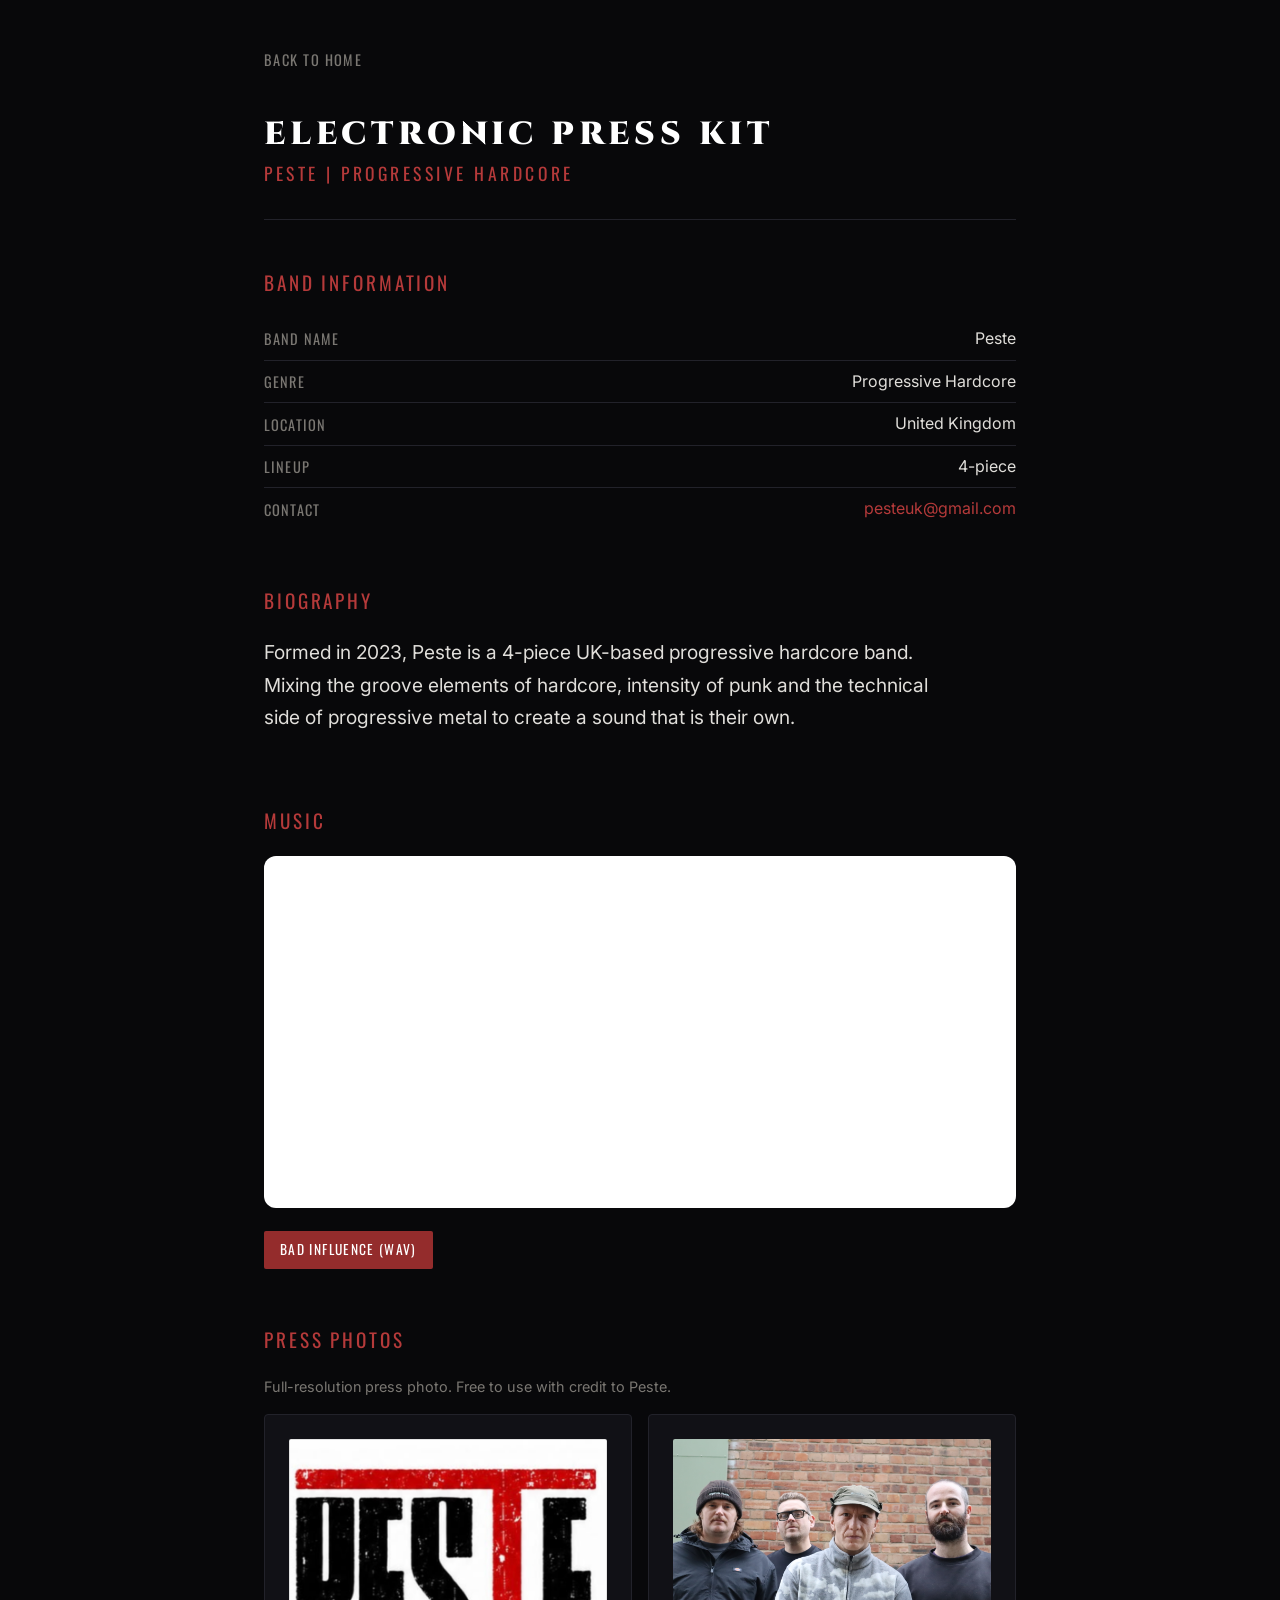
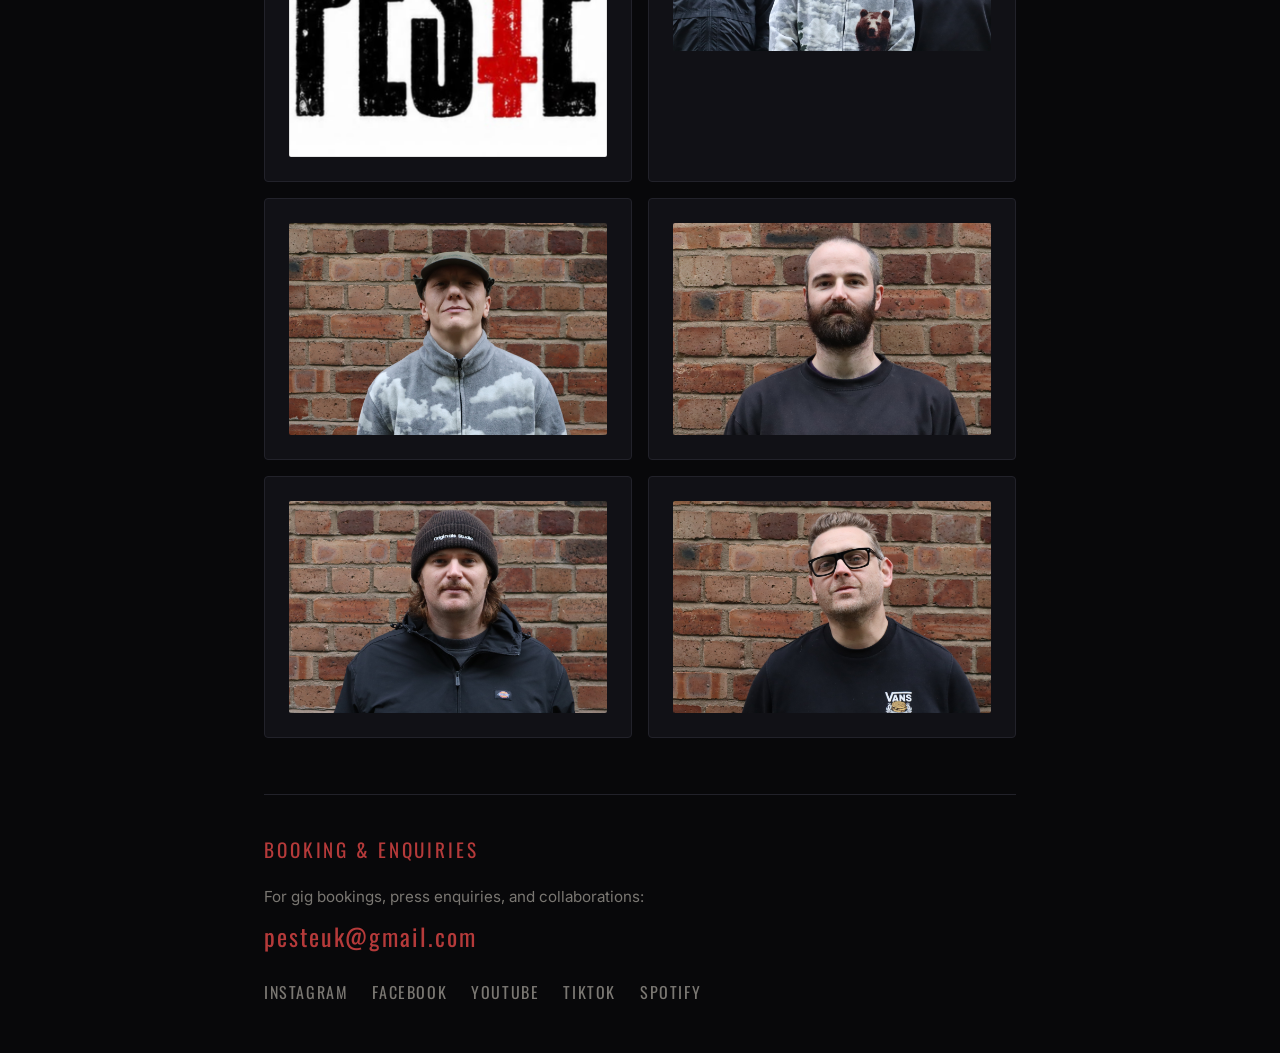
==== commit cc4738e8: "Update assets" ====
--- a/epk/index.html
+++ b/epk/index.html
@@ -21,9 +21,6 @@
     .nav-link:hover {
       color: var(--red-bright);
     }
-    .nav-link::before {
-      content: "← ";
-    }
     
     .download-grid {
       display: grid;
@@ -237,35 +234,40 @@
         <div class="download-desc">Full-resolution press photo. Free to use with credit to Peste.</div>
         <div class="download-grid">
           <div class="download-card">
-            <a href="../assets/images/sofa.jpeg" target="_blank" rel="noopener">
-              <img src="../assets/images/sofa.jpeg" alt="Peste band photo on a sofa" class="press-photo" loading="lazy">
-            </a>
-          </div>
-          <div class="download-card">
-            <a href="../assets/images/peste-rough-logo-resized.jpeg" target="_blank" rel="noopener">
-              <img src="../assets/images/peste-rough-logo-resized.jpeg" alt="Peste logo" class="press-photo" loading="lazy">
-            </a>
-          </div>
-          <div class="download-card">
-            <a href="../assets/images/headshot-george.jpeg" target="_blank" rel="noopener">
-              <img src="../assets/images/headshot-george.jpeg" alt="Headshot of George" class="press-photo" loading="lazy">
-            </a>
-          </div>
-          <div class="download-card">
-            <a href="../assets/images/headshot-joe.jpeg" target="_blank" rel="noopener">
-              <img src="../assets/images/headshot-joe.jpeg" alt="Headshot of Joe" class="press-photo" loading="lazy">
-            </a>
-          </div>
-          <div class="download-card">
-            <a href="../assets/images/headshot-lew.jpeg" target="_blank" rel="noopener">
-              <img src="../assets/images/headshot-lew.jpeg" alt="Headshot of Lew" class="press-photo" loading="lazy">
+            <a href="../assets/images/peste-rough-logo-resized.jpg" target="_blank" rel="noopener">
+              <img src="../assets/images/peste-rough-logo-resized.jpg" alt="Peste logo" class="press-photo" loading="lazy">
+            </a>
+          </div>
+          <div class="download-card">
+            <a href="../assets/images/group.jpg" target="_blank" rel="noopener">
+              <img src="../assets/images/group.jpg" class="press-photo" loading="lazy">
+            </a>
+          </div>
+          <div class="download-card">
+            <a href="../assets/images/headshot-george.jpg" target="_blank" rel="noopener">
+              <img src="../assets/images/headshot-george.jpg" alt="Headshot of George" class="press-photo" loading="lazy">
+            </a>
+          </div>
+          <div class="download-card">
+            <a href="../assets/images/headshot-joe.jpg" target="_blank" rel="noopener">
+              <img src="../assets/images/headshot-joe.jpg" alt="Headshot of Joe" class="press-photo" loading="lazy">
+            </a>
+          </div>
+          <div class="download-card">
+            <a href="../assets/images/headshot-lew.jpg" target="_blank" rel="noopener">
+              <img src="../assets/images/headshot-lew.jpg" alt="Headshot of Lew" class="press-photo" loading="lazy">
+            </a>
+          </div>
+          <div class="download-card">
+            <a href="../assets/images/headshot-matt.jpg" target="_blank" rel="noopener">
+              <img src="../assets/images/headshot-matt.jpg" alt="Headshot of Matt" class="press-photo" loading="lazy">
             </a>
           </div>
         </div>
       </section>
 
       <section class="contact-box">
-        <div class="section-heading">BOOKING & ENQUIRIES</div>
+        <div class="section-heading">BOOKING &amp; ENQUIRIES</div>
         <p style="color:var(--grey-muted); font-size:0.95rem;">For gig bookings, press enquiries, and collaborations:</p>
         <a href="mailto:pesteuk@gmail.com" class="email-link">pesteuk@gmail.com</a>
 
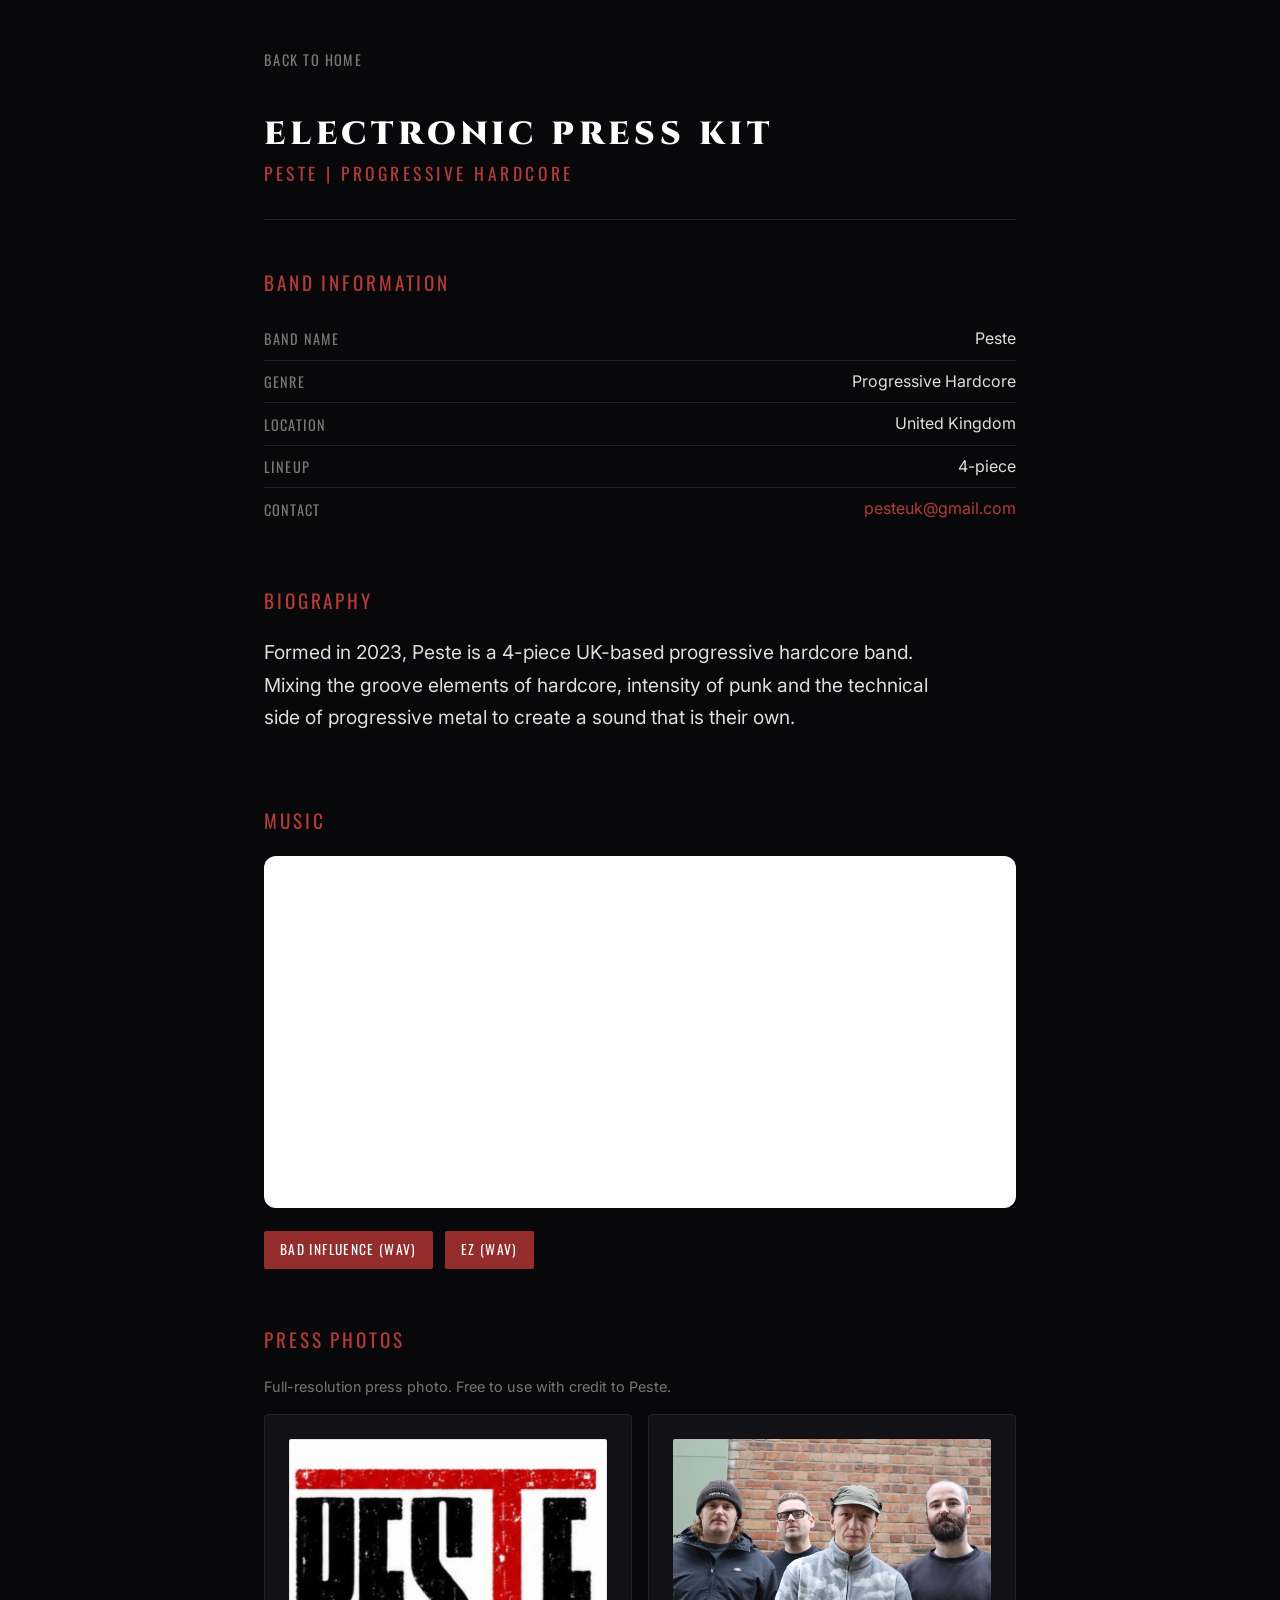
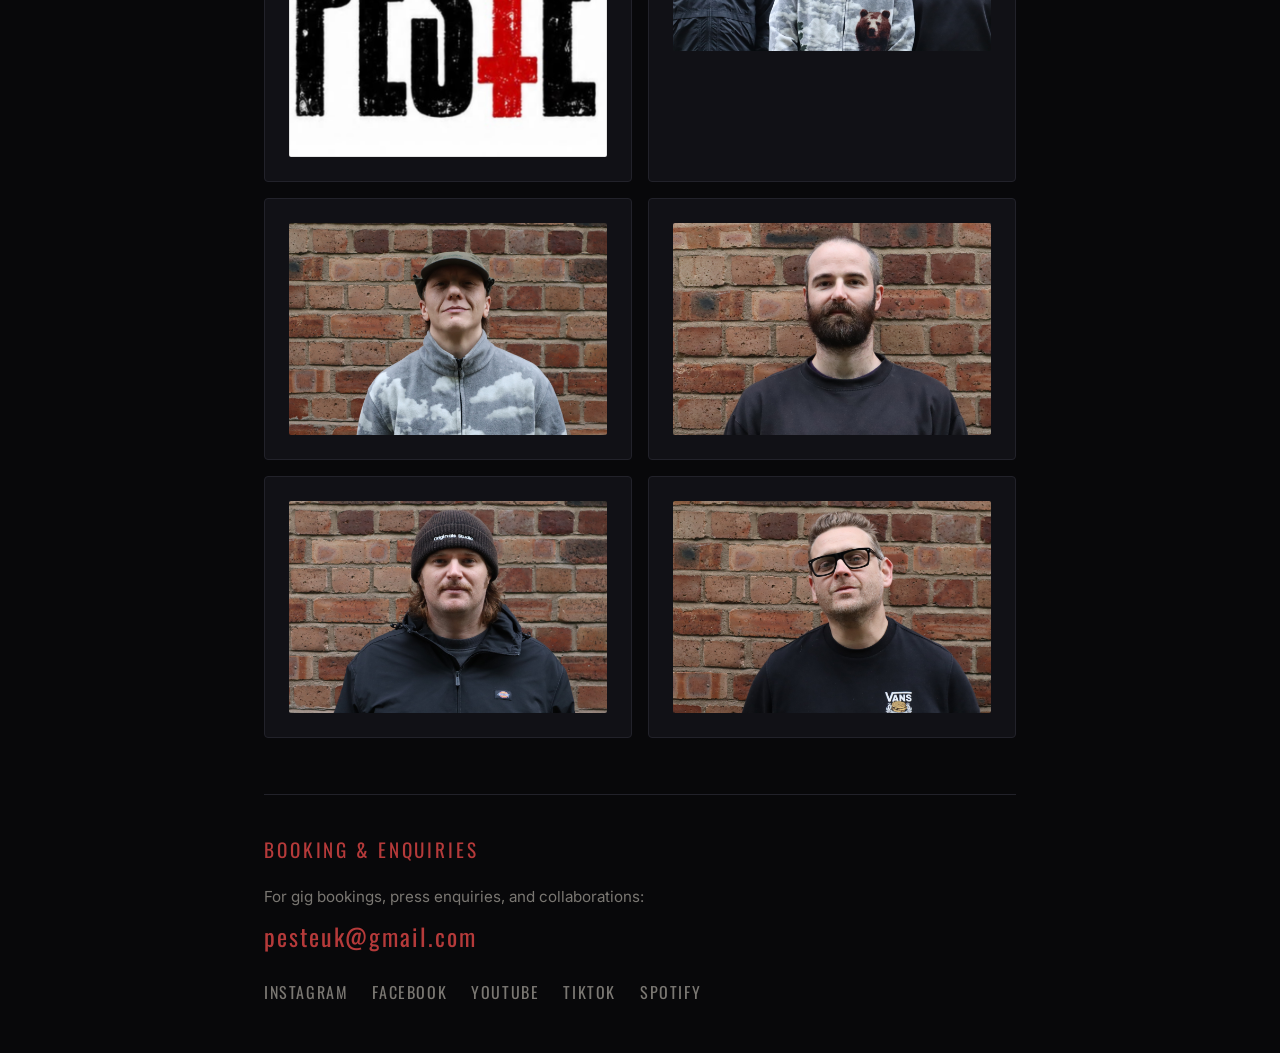
==== commit 530e0dfc: "Add EZ and playlist embed to EPK Co-Authored-By: Claude Opus 5.5 <noreply@anthropic.com>" ====
--- a/epk/index.html
+++ b/epk/index.html
@@ -223,9 +223,10 @@
 
       <section>
         <div class="section-heading">MUSIC</div>
-        <iframe style="border-radius:12px" src="https://open.spotify.com/embed/track/3PwiyXzasPTivqHSyiThdi?utm_source=generator" width="100%" height="352" frameBorder="0" allowfullscreen="" allow="autoplay; clipboard-write; encrypted-media; fullscreen; picture-in-picture" loading="lazy" title="Bad Influence on Spotify"></iframe>
-        <p style="margin-top: 1rem;">
+        <iframe style="border-radius:12px" src="https://open.spotify.com/embed/playlist/3KEB5eFv9fLHYO8jOyRBTJ?utm_source=generator" width="100%" height="352" frameBorder="0" allowfullscreen="" allow="autoplay; clipboard-write; encrypted-media; fullscreen; picture-in-picture" loading="lazy" title="Peste playlist on Spotify"></iframe>
+        <p style="margin-top: 1rem; display: flex; flex-wrap: wrap; gap: 0.75rem;">
           <a href="https://www.dropbox.com/scl/fi/jd8vzoxox4xedweh9leyy/01-Bad-Influence-Digital-Master-2-27.08.26-48hz-24bit.wav?rlkey=e9i8qae8q6x00ws9ld6pt9dec&amp;st=if9qhdoi&amp;dl=0" target="_blank" rel="noopener" class="download-btn">BAD INFLUENCE (WAV)</a>
+          <a href="https://www.dropbox.com/scl/fi/1a47ifbrvqvgxa5dpl1j8/02-EZ-Digital-Master-2-27.08.26-48hz-24bit.wav?rlkey=ktykuiq49uij1qrnlznba5qtq&amp;st=1lnpir9r&amp;dl=0" target="_blank" rel="noopener" class="download-btn">EZ (WAV)</a>
         </p>
       </section>
 
